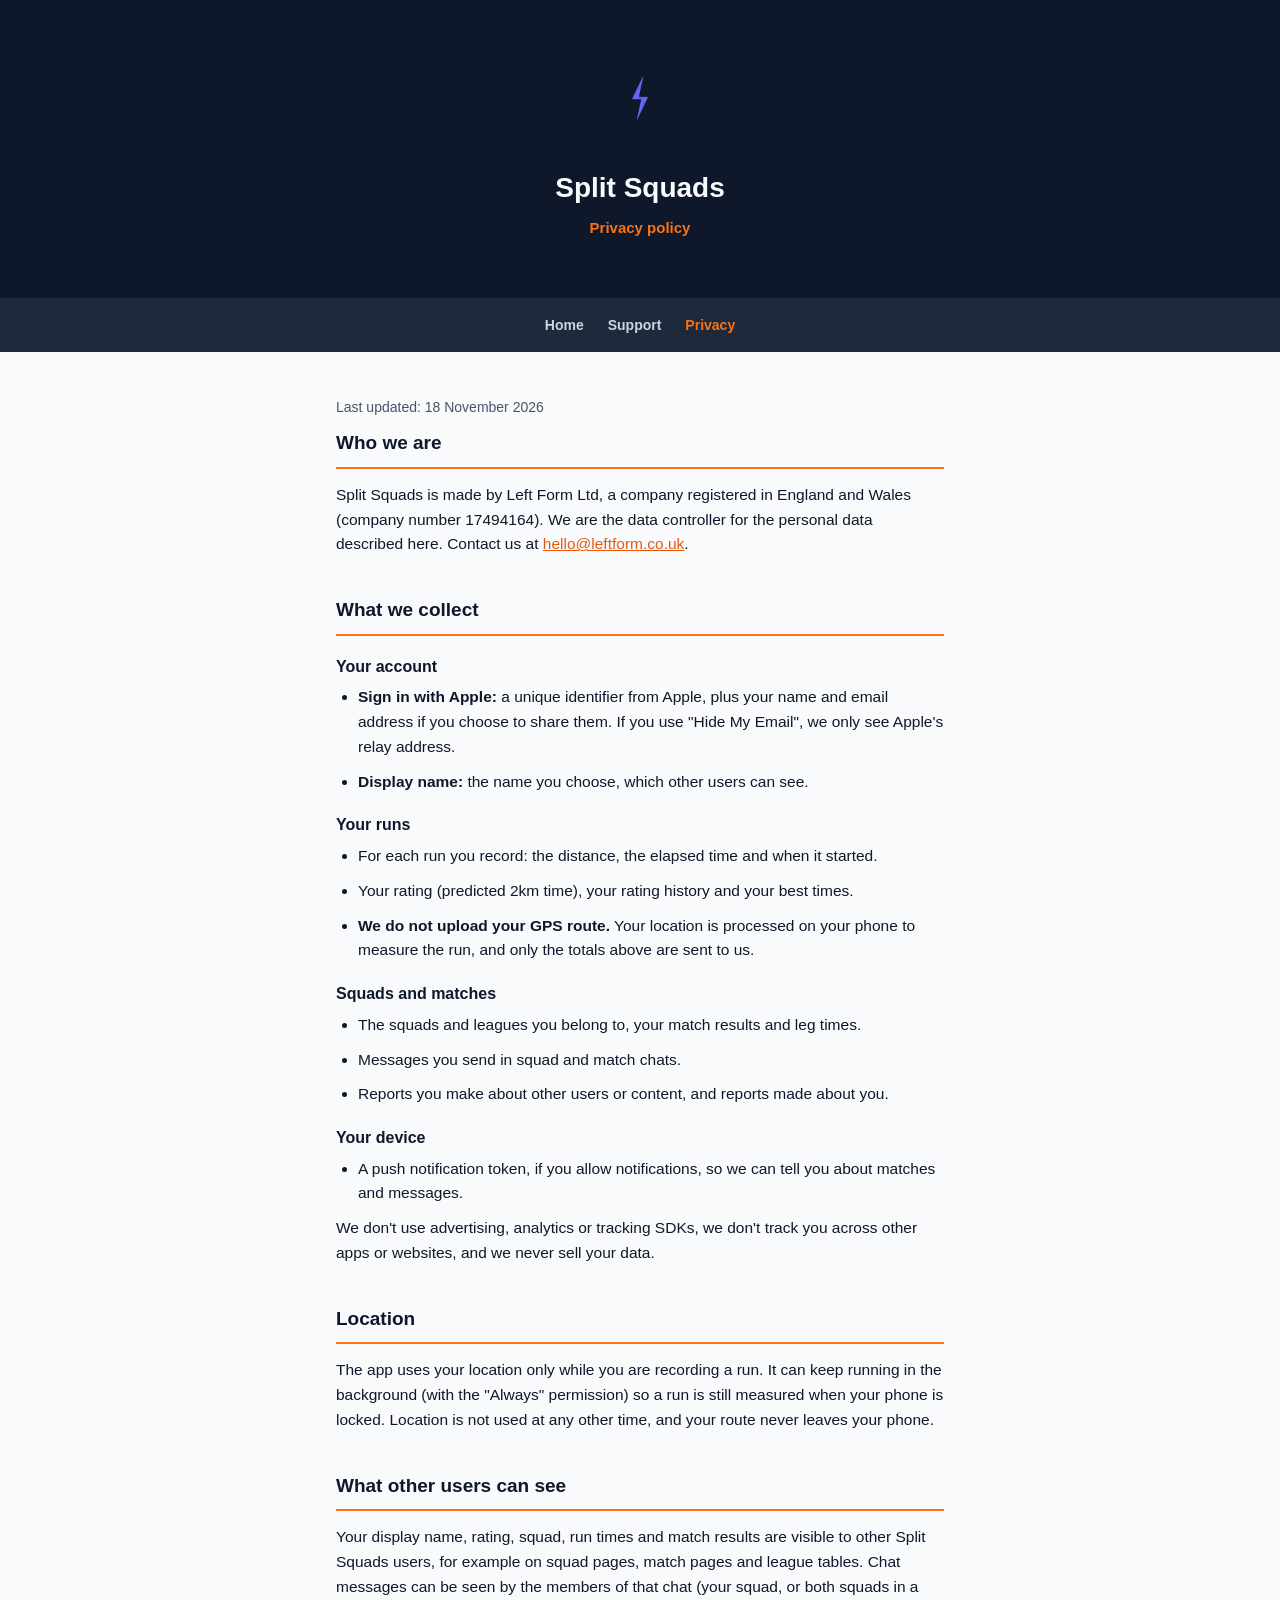
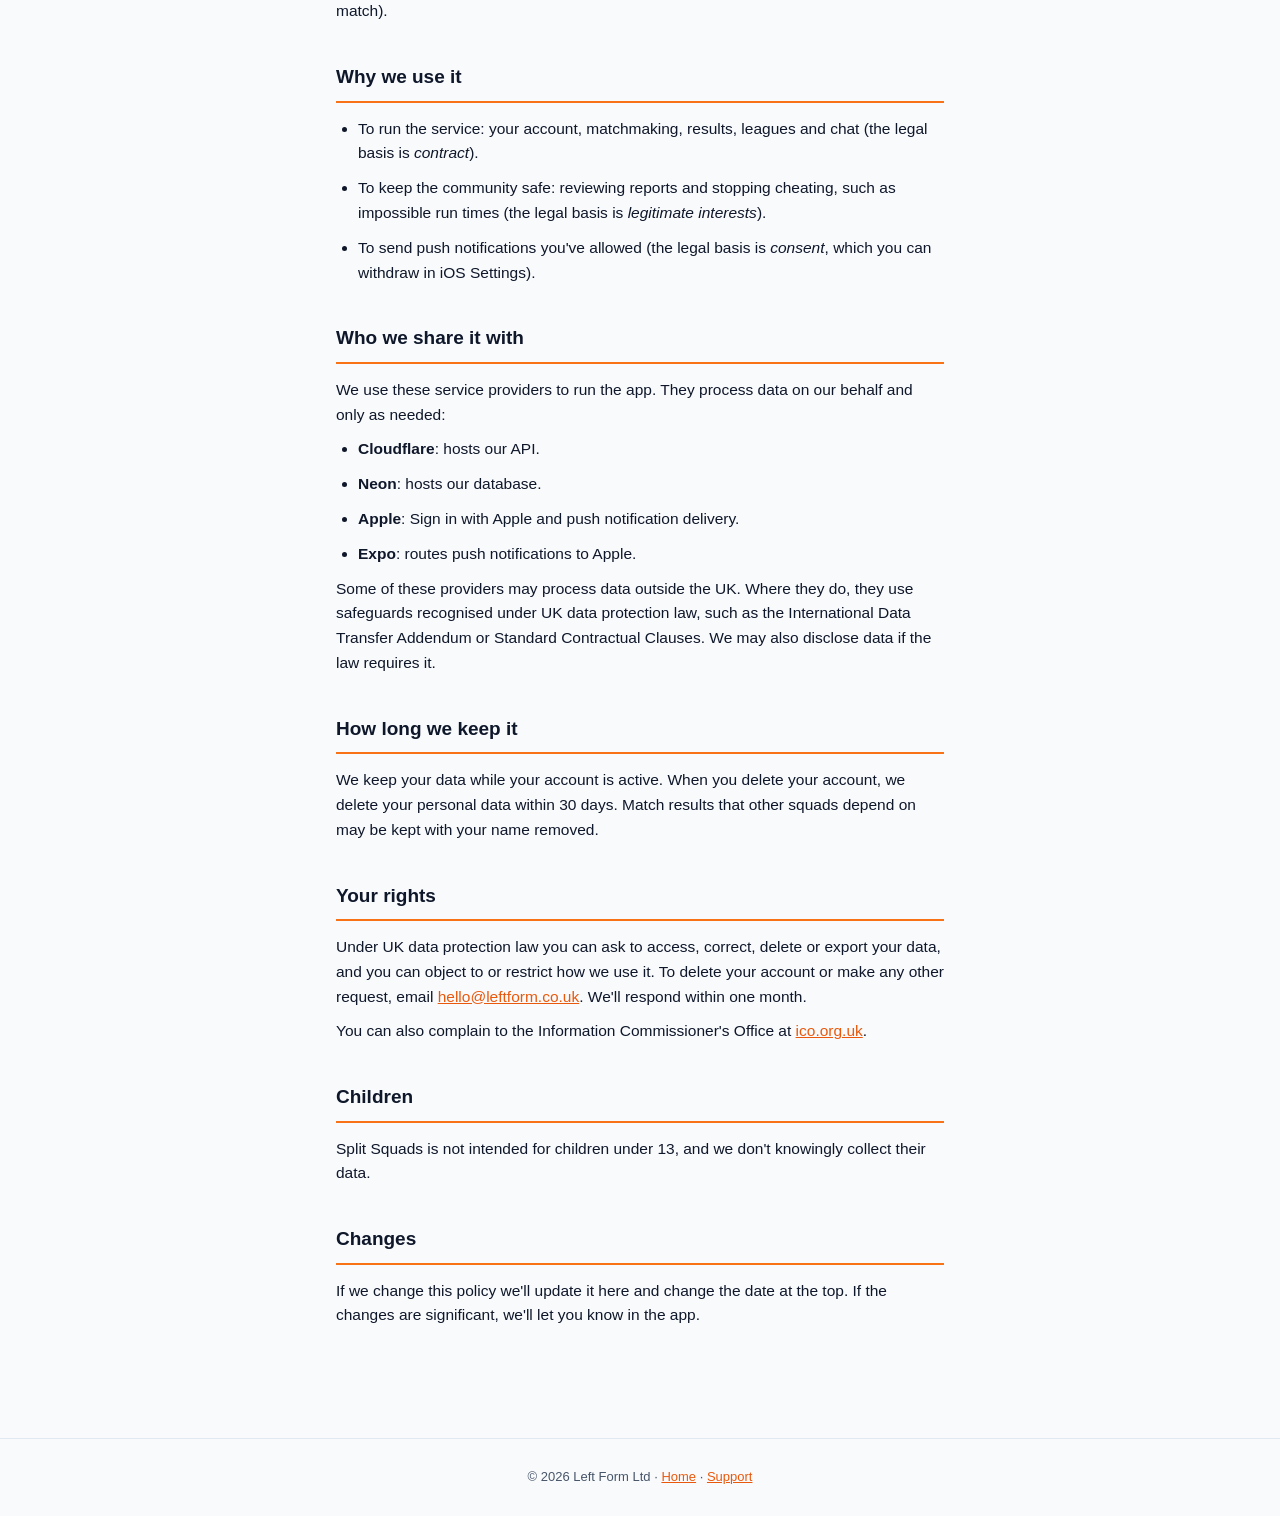
==== privacy.html @ ef1c7a65 "Split Squads site: home, support and privacy pages Co-Authored-By: Claude Opus 5.5 <noreply@anthropi" ====
<!DOCTYPE html>
<html lang="en">
<head>
<meta charset="UTF-8">
<meta name="viewport" content="width=device-width, initial-scale=1.0">
<title>Split Squads Privacy</title>
<meta name="description" content="Privacy policy for the Split Squads team relay running app.">
<link rel="icon" href="icon.png">
<link rel="stylesheet" href="style.css">
</head>
<body>

<header>
  <img src="icon.png" alt="Split Squads app icon">
  <h1>Split Squads</h1>
  <p>Privacy policy</p>
</header>
<nav><a href="./">Home</a><a href="support.html">Support</a><a href="privacy.html" aria-current="page">Privacy</a></nav>

<main>

<p class="muted">Last updated: 18 November 2026</p>

<section>
  <h2>Who we are</h2>
  <p>Split Squads is made by Left Form Ltd, a company registered in England and Wales (company number 17494164). We are the data controller for the personal data described here. Contact us at <a href="mailto:hello@leftform.co.uk">hello@leftform.co.uk</a>.</p>
</section>

<section>
  <h2>What we collect</h2>
  <h3>Your account</h3>
  <ul>
    <li><strong>Sign in with Apple:</strong> a unique identifier from Apple, plus your name and email address if you choose to share them. If you use "Hide My Email", we only see Apple's relay address.</li>
    <li><strong>Display name:</strong> the name you choose, which other users can see.</li>
  </ul>
  <h3>Your runs</h3>
  <ul>
    <li>For each run you record: the distance, the elapsed time and when it started.</li>
    <li>Your rating (predicted 2km time), your rating history and your best times.</li>
    <li><strong>We do not upload your GPS route.</strong> Your location is processed on your phone to measure the run, and only the totals above are sent to us.</li>
  </ul>
  <h3>Squads and matches</h3>
  <ul>
    <li>The squads and leagues you belong to, your match results and leg times.</li>
    <li>Messages you send in squad and match chats.</li>
    <li>Reports you make about other users or content, and reports made about you.</li>
  </ul>
  <h3>Your device</h3>
  <ul>
    <li>A push notification token, if you allow notifications, so we can tell you about matches and messages.</li>
  </ul>
  <p>We don't use advertising, analytics or tracking SDKs, we don't track you across other apps or websites, and we never sell your data.</p>
</section>

<section>
  <h2>Location</h2>
  <p>The app uses your location only while you are recording a run. It can keep running in the background (with the "Always" permission) so a run is still measured when your phone is locked. Location is not used at any other time, and your route never leaves your phone.</p>
</section>

<section>
  <h2>What other users can see</h2>
  <p>Your display name, rating, squad, run times and match results are visible to other Split Squads users, for example on squad pages, match pages and league tables. Chat messages can be seen by the members of that chat (your squad, or both squads in a match).</p>
</section>

<section>
  <h2>Why we use it</h2>
  <ul>
    <li>To run the service: your account, matchmaking, results, leagues and chat (the legal basis is <em>contract</em>).</li>
    <li>To keep the community safe: reviewing reports and stopping cheating, such as impossible run times (the legal basis is <em>legitimate interests</em>).</li>
    <li>To send push notifications you've allowed (the legal basis is <em>consent</em>, which you can withdraw in iOS Settings).</li>
  </ul>
</section>

<section>
  <h2>Who we share it with</h2>
  <p>We use these service providers to run the app. They process data on our behalf and only as needed:</p>
  <ul>
    <li><strong>Cloudflare</strong>: hosts our API.</li>
    <li><strong>Neon</strong>: hosts our database.</li>
    <li><strong>Apple</strong>: Sign in with Apple and push notification delivery.</li>
    <li><strong>Expo</strong>: routes push notifications to Apple.</li>
  </ul>
  <p>Some of these providers may process data outside the UK. Where they do, they use safeguards recognised under UK data protection law, such as the International Data Transfer Addendum or Standard Contractual Clauses. We may also disclose data if the law requires it.</p>
</section>

<section>
  <h2>How long we keep it</h2>
  <p>We keep your data while your account is active. When you delete your account, we delete your personal data within 30 days. Match results that other squads depend on may be kept with your name removed.</p>
</section>

<section>
  <h2>Your rights</h2>
  <p>Under UK data protection law you can ask to access, correct, delete or export your data, and you can object to or restrict how we use it. To delete your account or make any other request, email <a href="mailto:hello@leftform.co.uk">hello@leftform.co.uk</a>. We'll respond within one month.</p>
  <p>You can also complain to the Information Commissioner's Office at <a href="https://ico.org.uk">ico.org.uk</a>.</p>
</section>

<section>
  <h2>Children</h2>
  <p>Split Squads is not intended for children under 13, and we don't knowingly collect their data.</p>
</section>

<section>
  <h2>Changes</h2>
  <p>If we change this policy we'll update it here and change the date at the top. If the changes are significant, we'll let you know in the app.</p>
</section>

</main>

<footer>
  © 2026 Left Form Ltd · <a href="./">Home</a> · <a href="support.html">Support</a>
</footer>

</body>
</html>
---- style.css ----
:root{
  --orange:#F97316; --orange-dark:#EA580C;
  --navy:#0F172A; --navy-2:#1E293B;
  --bg:#F8FAFC; --ink:#0F172A; --ink-soft:#475569; --line:#E2E8F0; --card:#FFFFFF;
}
@media (prefers-color-scheme: dark){
  :root{ --bg:#0F172A; --ink:#F8FAFC; --ink-soft:#94A3B8; --line:#334155; --card:#1E293B; }
}
*{box-sizing:border-box;margin:0;padding:0}
body{font-family:-apple-system,'Helvetica Neue',Arial,sans-serif;background:var(--bg);color:var(--ink);line-height:1.6}
header{background:var(--navy);padding:56px 24px 48px;text-align:center}
header img{width:84px;height:84px;border-radius:22%;margin-bottom:18px}
header h1{color:#F8FAFC;font-size:28px;font-weight:700;margin-bottom:6px}
header p{color:var(--orange);font-size:15px;font-weight:600}
nav{text-align:center;padding:14px;background:var(--navy-2)}
nav a{color:#CBD5E1;text-decoration:none;margin:0 12px;font-size:14px;font-weight:600}
nav a:hover,nav a[aria-current]{color:var(--orange)}
main{max-width:640px;margin:0 auto;padding:44px 16px 72px}
section{margin-bottom:38px}
h2{font-size:19px;font-weight:700;margin-bottom:14px;border-bottom:2px solid var(--orange);padding-bottom:8px}
h3{font-size:16px;margin:18px 0 6px}
p,li{font-size:15.5px;margin-bottom:10px}
ul{padding-left:22px}
a{color:var(--orange-dark)}
.muted{color:var(--ink-soft);font-size:14px}
.card{background:var(--card);border:1px solid var(--line);border-radius:14px;padding:22px;margin-top:14px}
.card a{font-weight:600;text-decoration:none}
.faq{margin-bottom:22px}
.faq .q{font-weight:700;margin-bottom:4px}
.faq .a{color:var(--ink-soft);font-size:15px}
.steps{list-style:none;padding:0;counter-reset:s}
.steps li{counter-increment:s;padding-left:40px;position:relative;margin-bottom:14px}
.steps li::before{content:counter(s);position:absolute;left:0;top:0;width:28px;height:28px;border-radius:50%;background:var(--orange);color:#fff;font-weight:700;font-size:14px;display:flex;align-items:center;justify-content:center}
footer{text-align:center;padding:28px 16px;color:var(--ink-soft);font-size:13px;border-top:1px solid var(--line)}
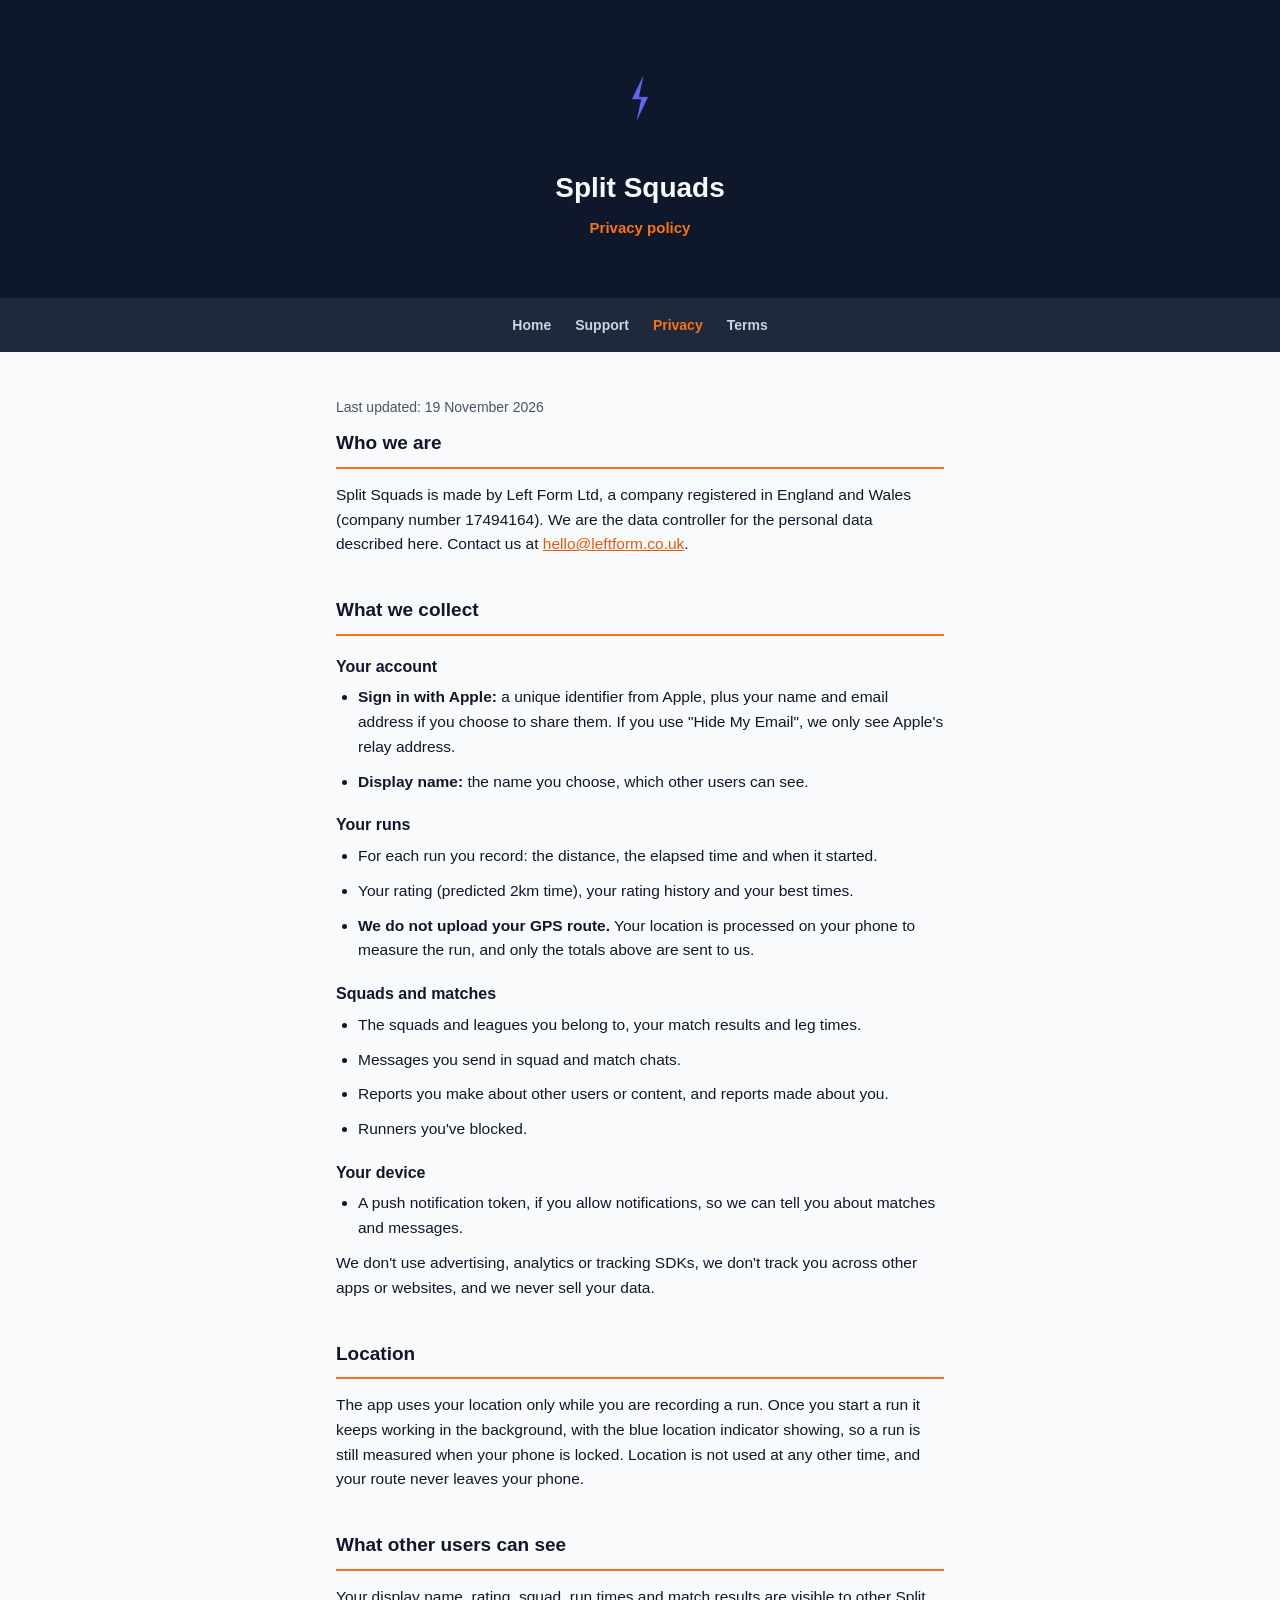
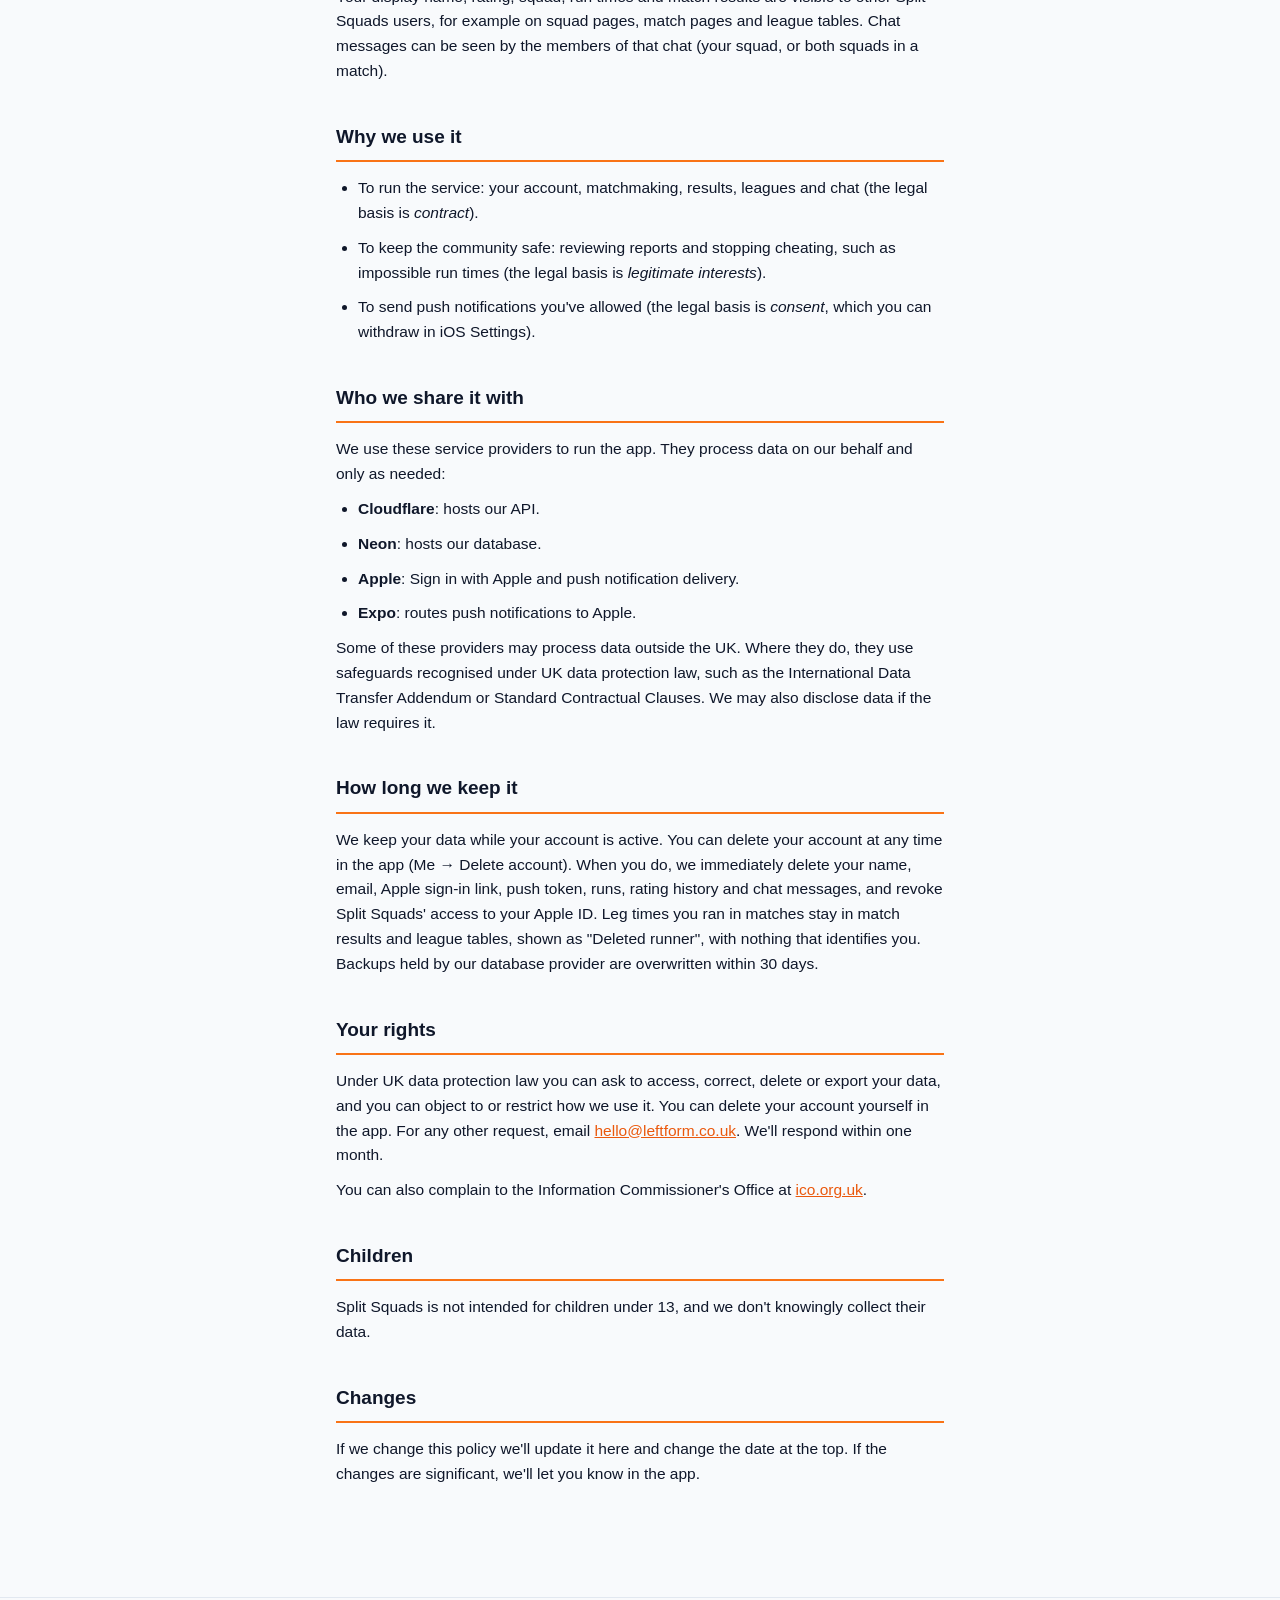
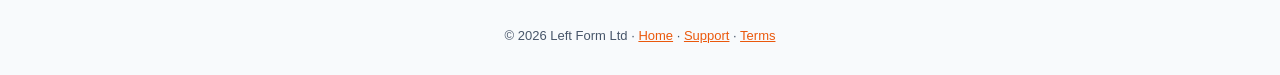
==== commit 9cf45a59: "Add Terms of Use; in-app deletion and blocking; correct location wording Co-Authored-By: Claude Opus" ====
--- a/privacy.html
+++ b/privacy.html
@@ -15,11 +15,11 @@
   <h1>Split Squads</h1>
   <p>Privacy policy</p>
 </header>
-<nav><a href="./">Home</a><a href="support.html">Support</a><a href="privacy.html" aria-current="page">Privacy</a></nav>
+<nav><a href="./">Home</a><a href="support.html">Support</a><a href="privacy.html" aria-current="page">Privacy</a><a href="terms.html">Terms</a></nav>
 
 <main>
 
-<p class="muted">Last updated: 18 November 2026</p>
+<p class="muted">Last updated: 19 November 2026</p>
 
 <section>
   <h2>Who we are</h2>
@@ -44,6 +44,7 @@
     <li>The squads and leagues you belong to, your match results and leg times.</li>
     <li>Messages you send in squad and match chats.</li>
     <li>Reports you make about other users or content, and reports made about you.</li>
+    <li>Runners you've blocked.</li>
   </ul>
   <h3>Your device</h3>
   <ul>
@@ -54,7 +55,7 @@
 
 <section>
   <h2>Location</h2>
-  <p>The app uses your location only while you are recording a run. It can keep running in the background (with the "Always" permission) so a run is still measured when your phone is locked. Location is not used at any other time, and your route never leaves your phone.</p>
+  <p>The app uses your location only while you are recording a run. Once you start a run it keeps working in the background, with the blue location indicator showing, so a run is still measured when your phone is locked. Location is not used at any other time, and your route never leaves your phone.</p>
 </section>
 
 <section>
@@ -85,12 +86,12 @@
 
 <section>
   <h2>How long we keep it</h2>
-  <p>We keep your data while your account is active. When you delete your account, we delete your personal data within 30 days. Match results that other squads depend on may be kept with your name removed.</p>
+  <p>We keep your data while your account is active. You can delete your account at any time in the app (Me → Delete account). When you do, we immediately delete your name, email, Apple sign-in link, push token, runs, rating history and chat messages, and revoke Split Squads' access to your Apple ID. Leg times you ran in matches stay in match results and league tables, shown as "Deleted runner", with nothing that identifies you. Backups held by our database provider are overwritten within 30 days.</p>
 </section>
 
 <section>
   <h2>Your rights</h2>
-  <p>Under UK data protection law you can ask to access, correct, delete or export your data, and you can object to or restrict how we use it. To delete your account or make any other request, email <a href="mailto:hello@leftform.co.uk">hello@leftform.co.uk</a>. We'll respond within one month.</p>
+  <p>Under UK data protection law you can ask to access, correct, delete or export your data, and you can object to or restrict how we use it. You can delete your account yourself in the app. For any other request, email <a href="mailto:hello@leftform.co.uk">hello@leftform.co.uk</a>. We'll respond within one month.</p>
   <p>You can also complain to the Information Commissioner's Office at <a href="https://ico.org.uk">ico.org.uk</a>.</p>
 </section>
 
@@ -107,7 +108,7 @@
 </main>
 
 <footer>
-  © 2026 Left Form Ltd · <a href="./">Home</a> · <a href="support.html">Support</a>
+  © 2026 Left Form Ltd · <a href="./">Home</a> · <a href="support.html">Support</a> · <a href="terms.html">Terms</a>
 </footer>
 
 </body>
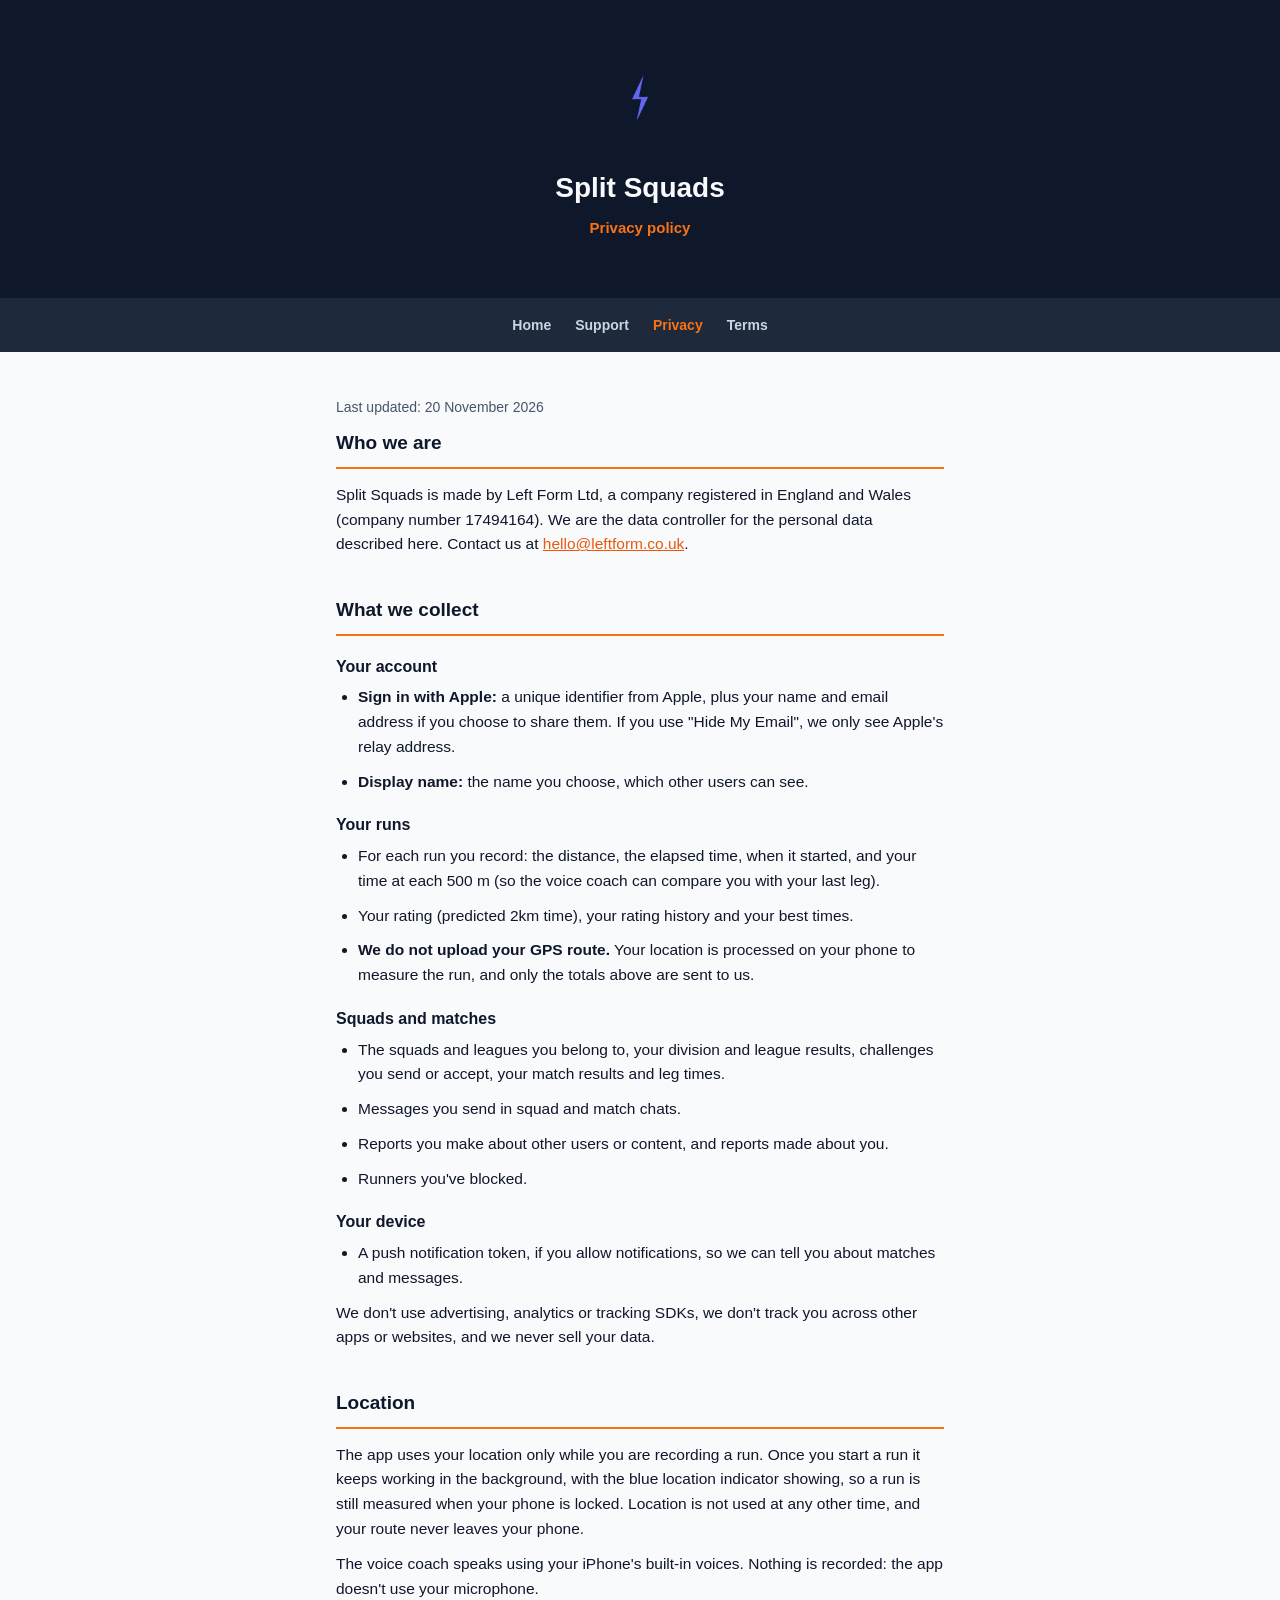
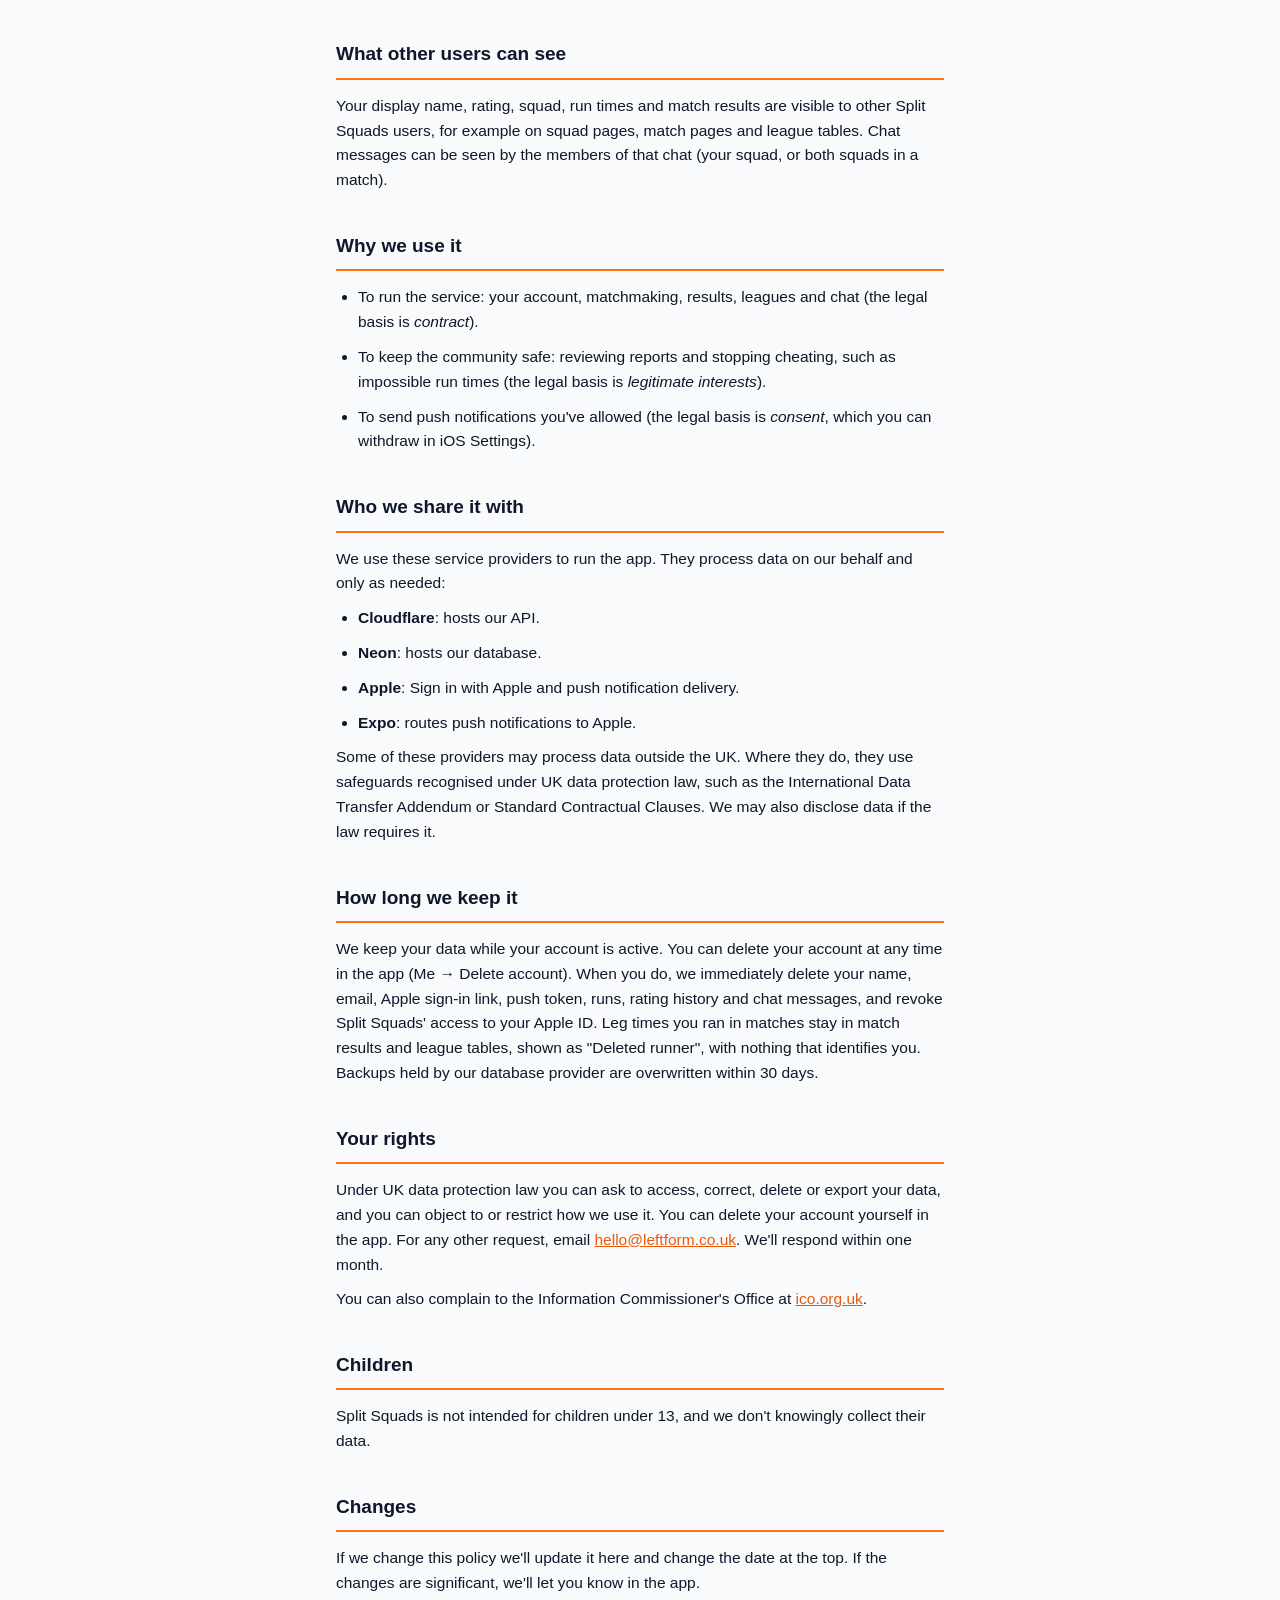
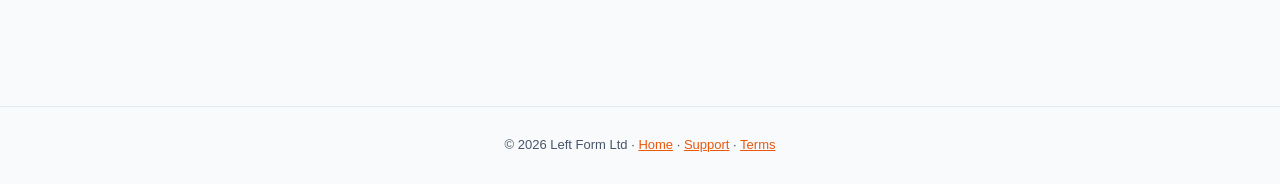
==== commit f2ad7e5f: "Leagues, challenges and voice coach: FAQ, privacy and terms; invite and challenge link pages Co-Auth" ====
--- a/privacy.html
+++ b/privacy.html
@@ -19,7 +19,7 @@
 
 <main>
 
-<p class="muted">Last updated: 19 November 2026</p>
+<p class="muted">Last updated: 20 November 2026</p>
 
 <section>
   <h2>Who we are</h2>
@@ -35,13 +35,13 @@
   </ul>
   <h3>Your runs</h3>
   <ul>
-    <li>For each run you record: the distance, the elapsed time and when it started.</li>
+    <li>For each run you record: the distance, the elapsed time, when it started, and your time at each 500 m (so the voice coach can compare you with your last leg).</li>
     <li>Your rating (predicted 2km time), your rating history and your best times.</li>
     <li><strong>We do not upload your GPS route.</strong> Your location is processed on your phone to measure the run, and only the totals above are sent to us.</li>
   </ul>
   <h3>Squads and matches</h3>
   <ul>
-    <li>The squads and leagues you belong to, your match results and leg times.</li>
+    <li>The squads and leagues you belong to, your division and league results, challenges you send or accept, your match results and leg times.</li>
     <li>Messages you send in squad and match chats.</li>
     <li>Reports you make about other users or content, and reports made about you.</li>
     <li>Runners you've blocked.</li>
@@ -56,6 +56,7 @@
 <section>
   <h2>Location</h2>
   <p>The app uses your location only while you are recording a run. Once you start a run it keeps working in the background, with the blue location indicator showing, so a run is still measured when your phone is locked. Location is not used at any other time, and your route never leaves your phone.</p>
+  <p>The voice coach speaks using your iPhone's built-in voices. Nothing is recorded: the app doesn't use your microphone.</p>
 </section>
 
 <section>
--- a/style.css
+++ b/style.css
@@ -32,3 +32,4 @@
 .steps li{counter-increment:s;padding-left:40px;position:relative;margin-bottom:14px}
 .steps li::before{content:counter(s);position:absolute;left:0;top:0;width:28px;height:28px;border-radius:50%;background:var(--orange);color:#fff;font-weight:700;font-size:14px;display:flex;align-items:center;justify-content:center}
 footer{text-align:center;padding:28px 16px;color:var(--ink-soft);font-size:13px;border-top:1px solid var(--line)}
+.cta{display:inline-block;background:var(--orange);color:#fff;font-weight:800;text-decoration:none;padding:14px 22px;border-radius:14px;margin:8px 0}
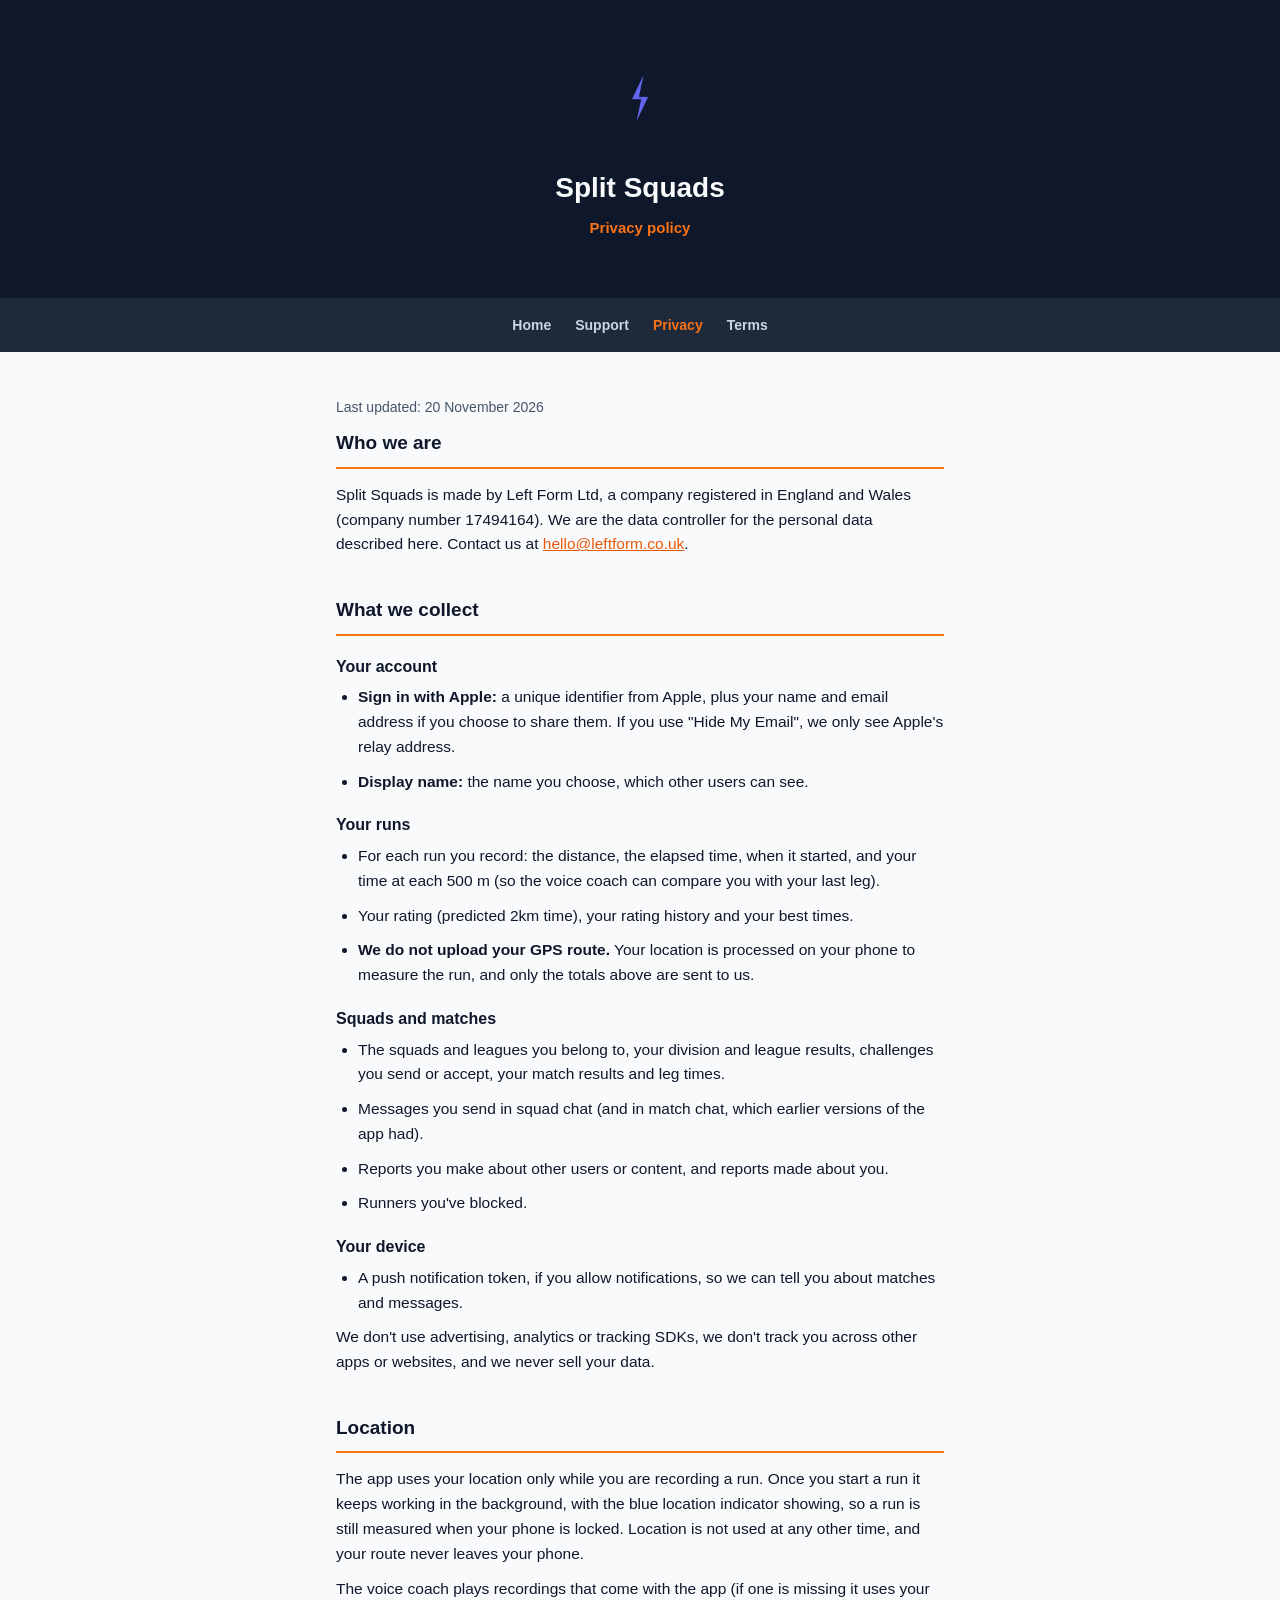
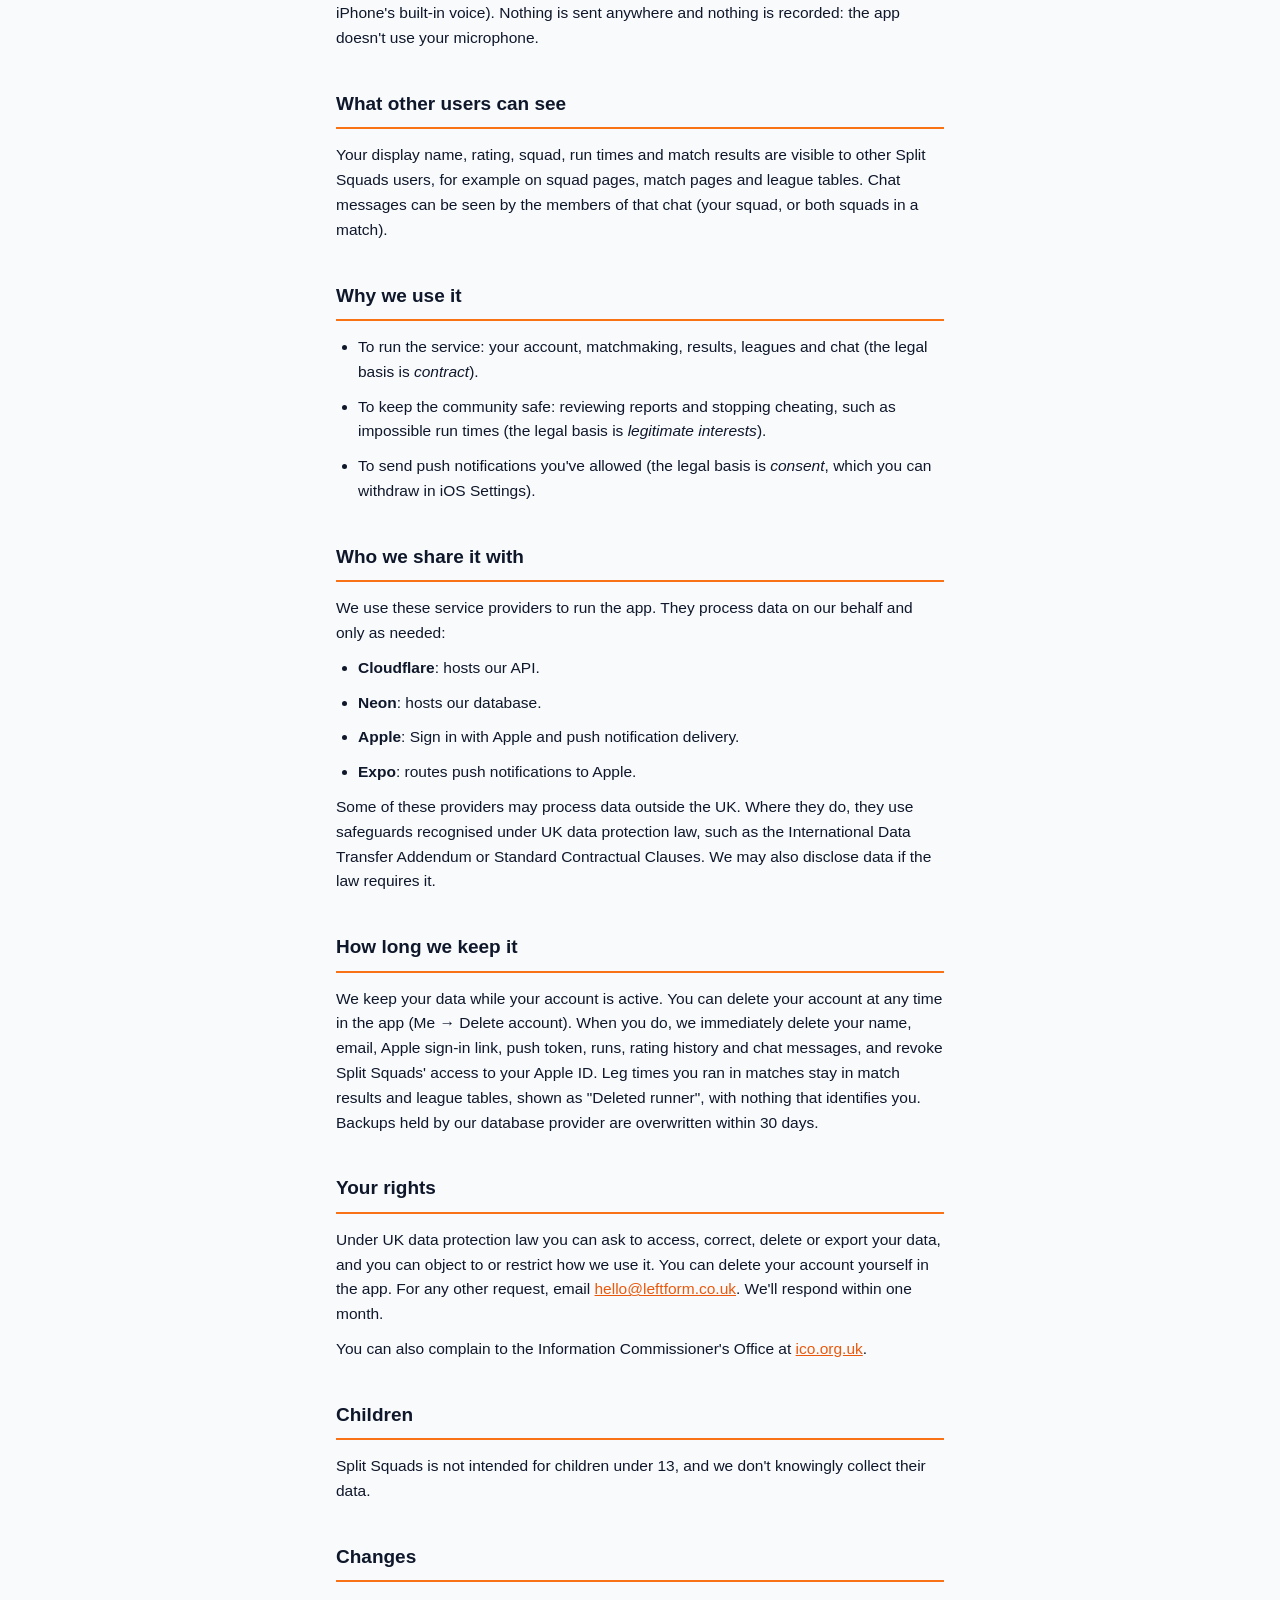
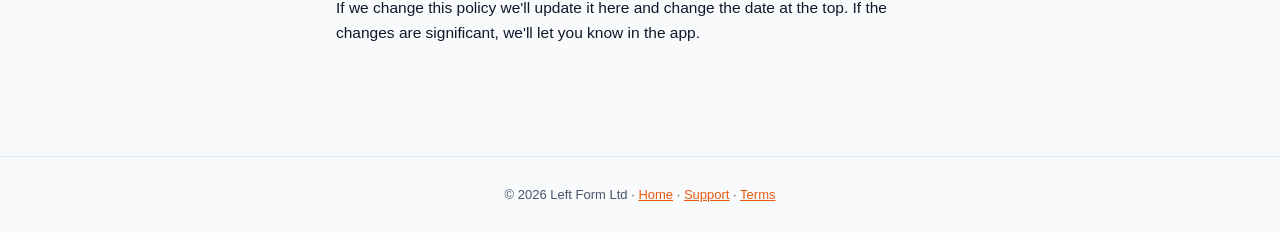
==== commit e197dd86: "Privacy and support: recorded voice coach, squad-only chat Co-Authored-By: Claude Opus 5.5 <noreply@" ====
--- a/privacy.html
+++ b/privacy.html
@@ -42,7 +42,7 @@
   <h3>Squads and matches</h3>
   <ul>
     <li>The squads and leagues you belong to, your division and league results, challenges you send or accept, your match results and leg times.</li>
-    <li>Messages you send in squad and match chats.</li>
+    <li>Messages you send in squad chat (and in match chat, which earlier versions of the app had).</li>
     <li>Reports you make about other users or content, and reports made about you.</li>
     <li>Runners you've blocked.</li>
   </ul>
@@ -56,7 +56,7 @@
 <section>
   <h2>Location</h2>
   <p>The app uses your location only while you are recording a run. Once you start a run it keeps working in the background, with the blue location indicator showing, so a run is still measured when your phone is locked. Location is not used at any other time, and your route never leaves your phone.</p>
-  <p>The voice coach speaks using your iPhone's built-in voices. Nothing is recorded: the app doesn't use your microphone.</p>
+  <p>The voice coach plays recordings that come with the app (if one is missing it uses your iPhone's built-in voice). Nothing is sent anywhere and nothing is recorded: the app doesn't use your microphone.</p>
 </section>
 
 <section>
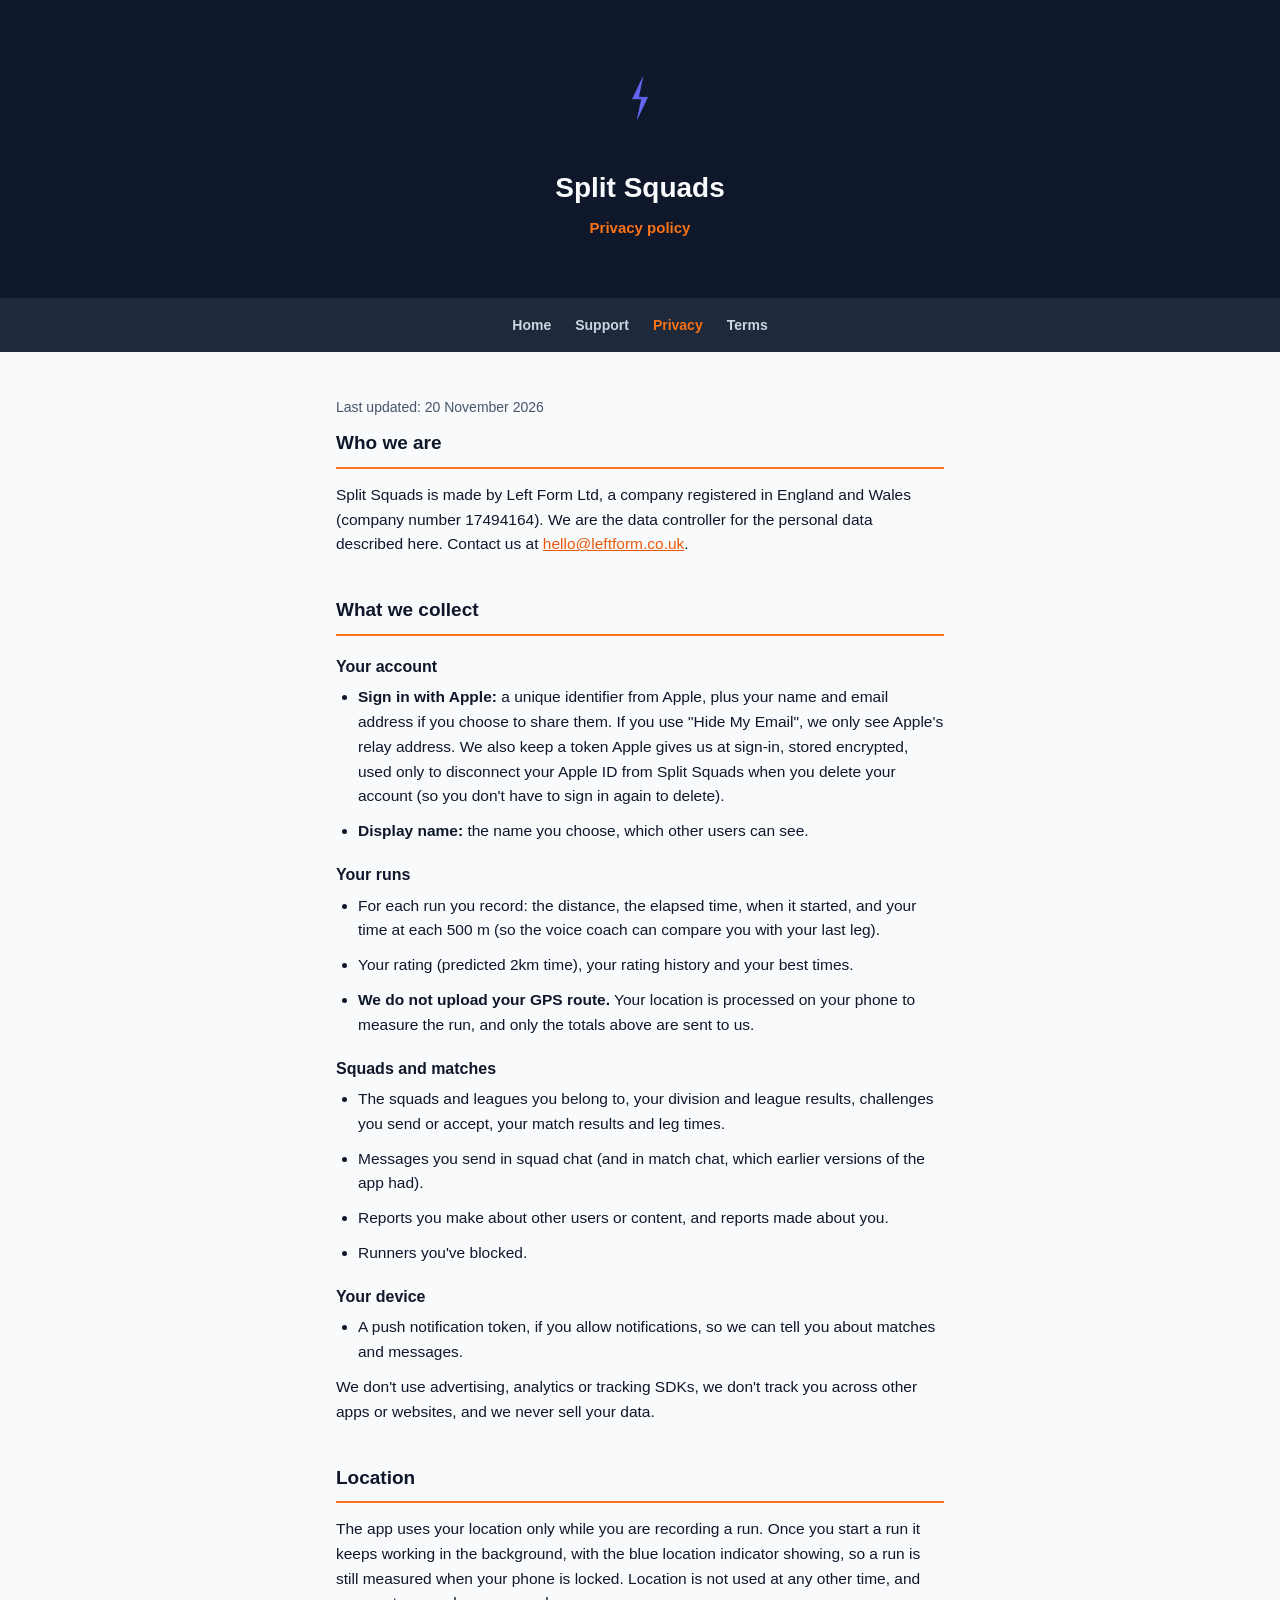
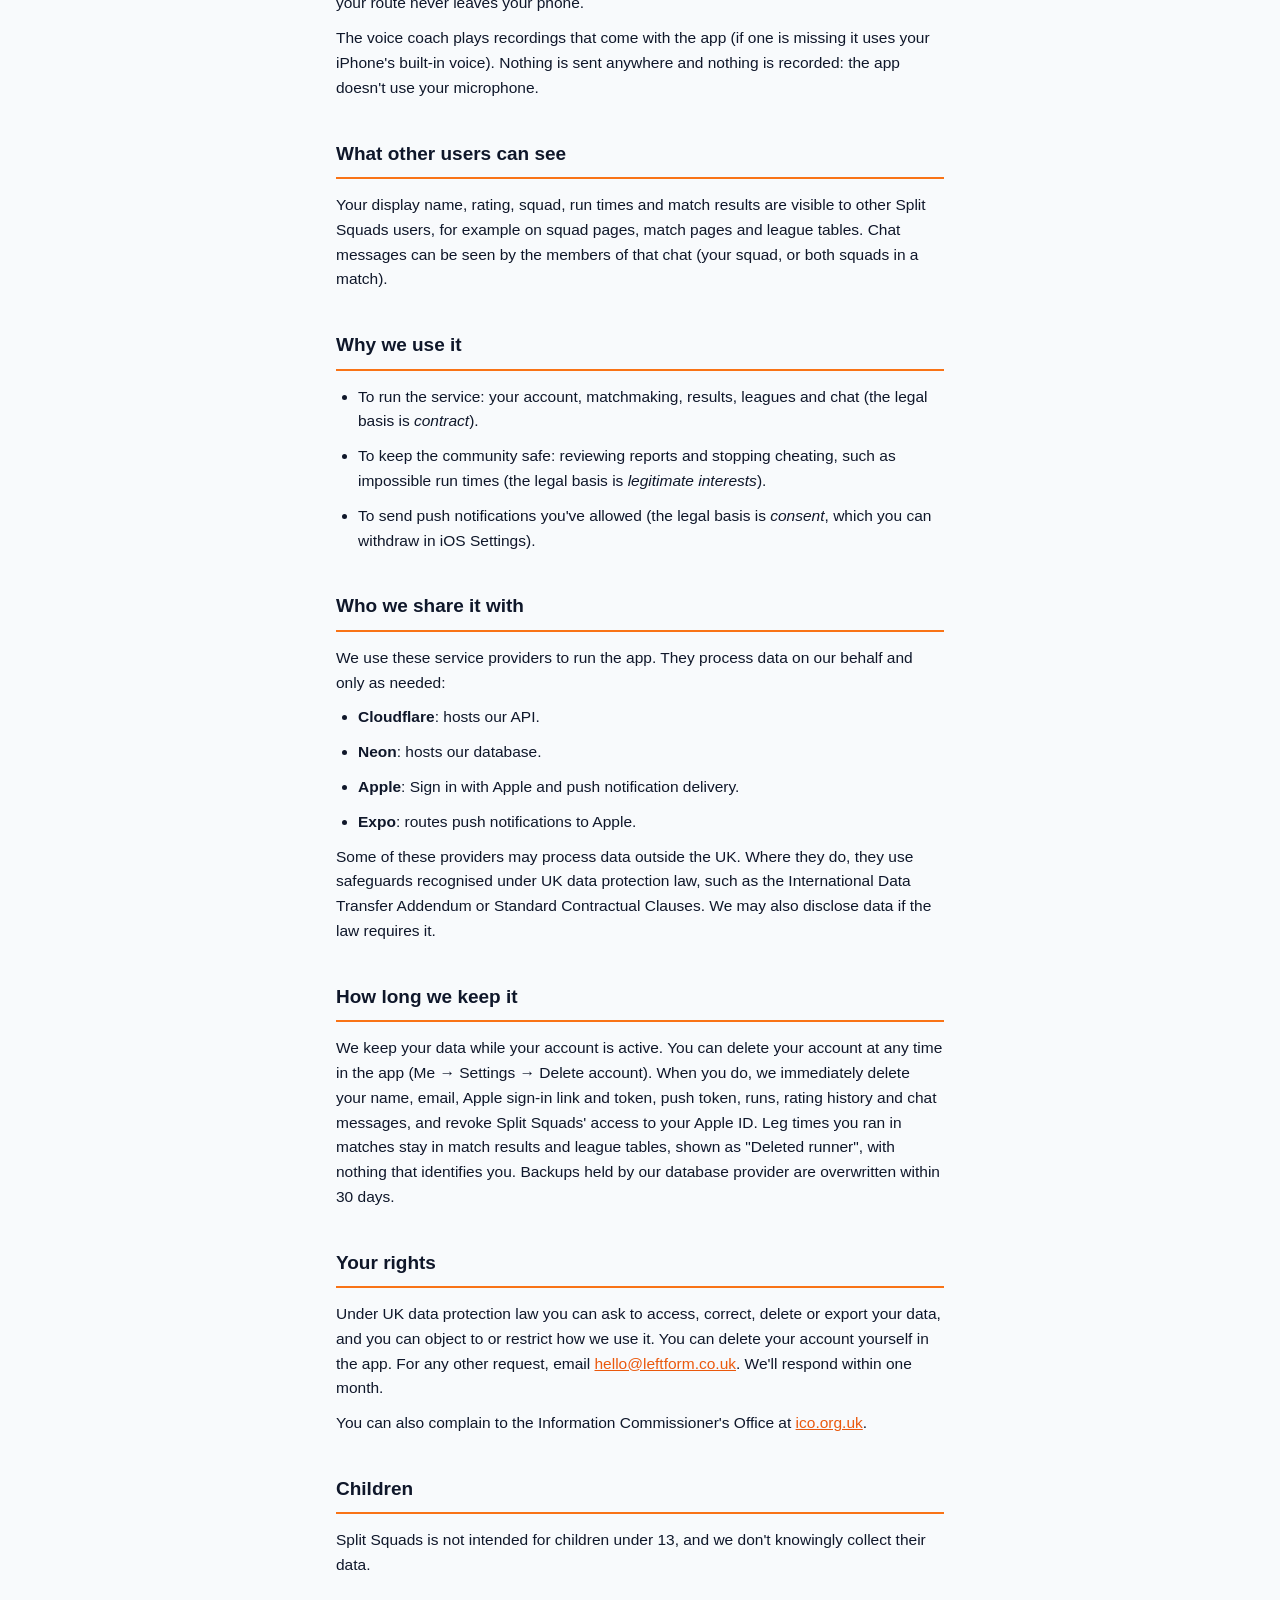
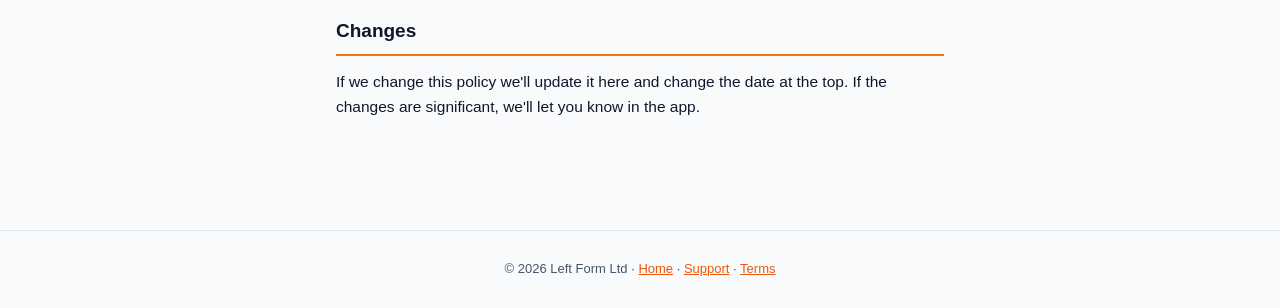
==== commit e94d49a5: "Privacy: encrypted Apple token kept for account deletion; Settings path Co-Authored-By: Claude Opus " ====
--- a/privacy.html
+++ b/privacy.html
@@ -30,7 +30,7 @@
   <h2>What we collect</h2>
   <h3>Your account</h3>
   <ul>
-    <li><strong>Sign in with Apple:</strong> a unique identifier from Apple, plus your name and email address if you choose to share them. If you use "Hide My Email", we only see Apple's relay address.</li>
+    <li><strong>Sign in with Apple:</strong> a unique identifier from Apple, plus your name and email address if you choose to share them. If you use "Hide My Email", we only see Apple's relay address. We also keep a token Apple gives us at sign-in, stored encrypted, used only to disconnect your Apple ID from Split Squads when you delete your account (so you don't have to sign in again to delete).</li>
     <li><strong>Display name:</strong> the name you choose, which other users can see.</li>
   </ul>
   <h3>Your runs</h3>
@@ -87,7 +87,7 @@
 
 <section>
   <h2>How long we keep it</h2>
-  <p>We keep your data while your account is active. You can delete your account at any time in the app (Me → Delete account). When you do, we immediately delete your name, email, Apple sign-in link, push token, runs, rating history and chat messages, and revoke Split Squads' access to your Apple ID. Leg times you ran in matches stay in match results and league tables, shown as "Deleted runner", with nothing that identifies you. Backups held by our database provider are overwritten within 30 days.</p>
+  <p>We keep your data while your account is active. You can delete your account at any time in the app (Me → Settings → Delete account). When you do, we immediately delete your name, email, Apple sign-in link and token, push token, runs, rating history and chat messages, and revoke Split Squads' access to your Apple ID. Leg times you ran in matches stay in match results and league tables, shown as "Deleted runner", with nothing that identifies you. Backups held by our database provider are overwritten within 30 days.</p>
 </section>
 
 <section>
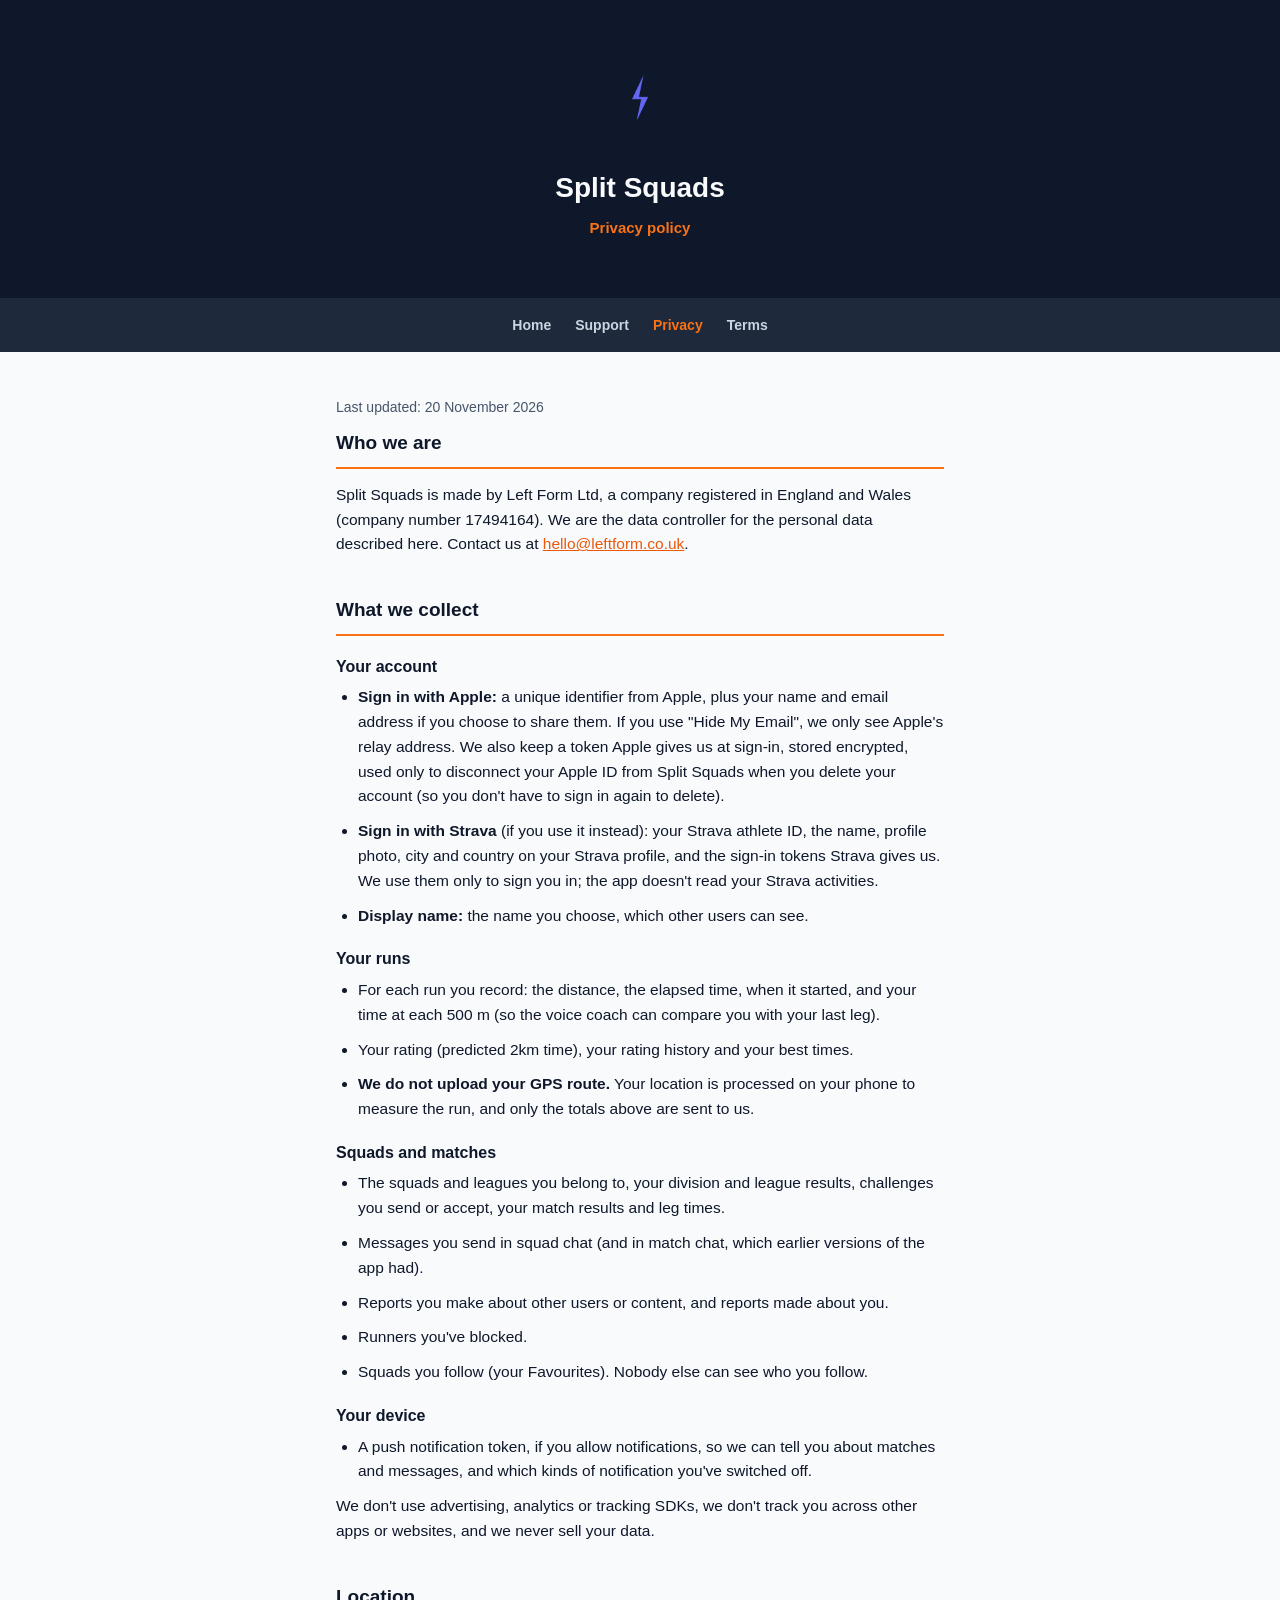
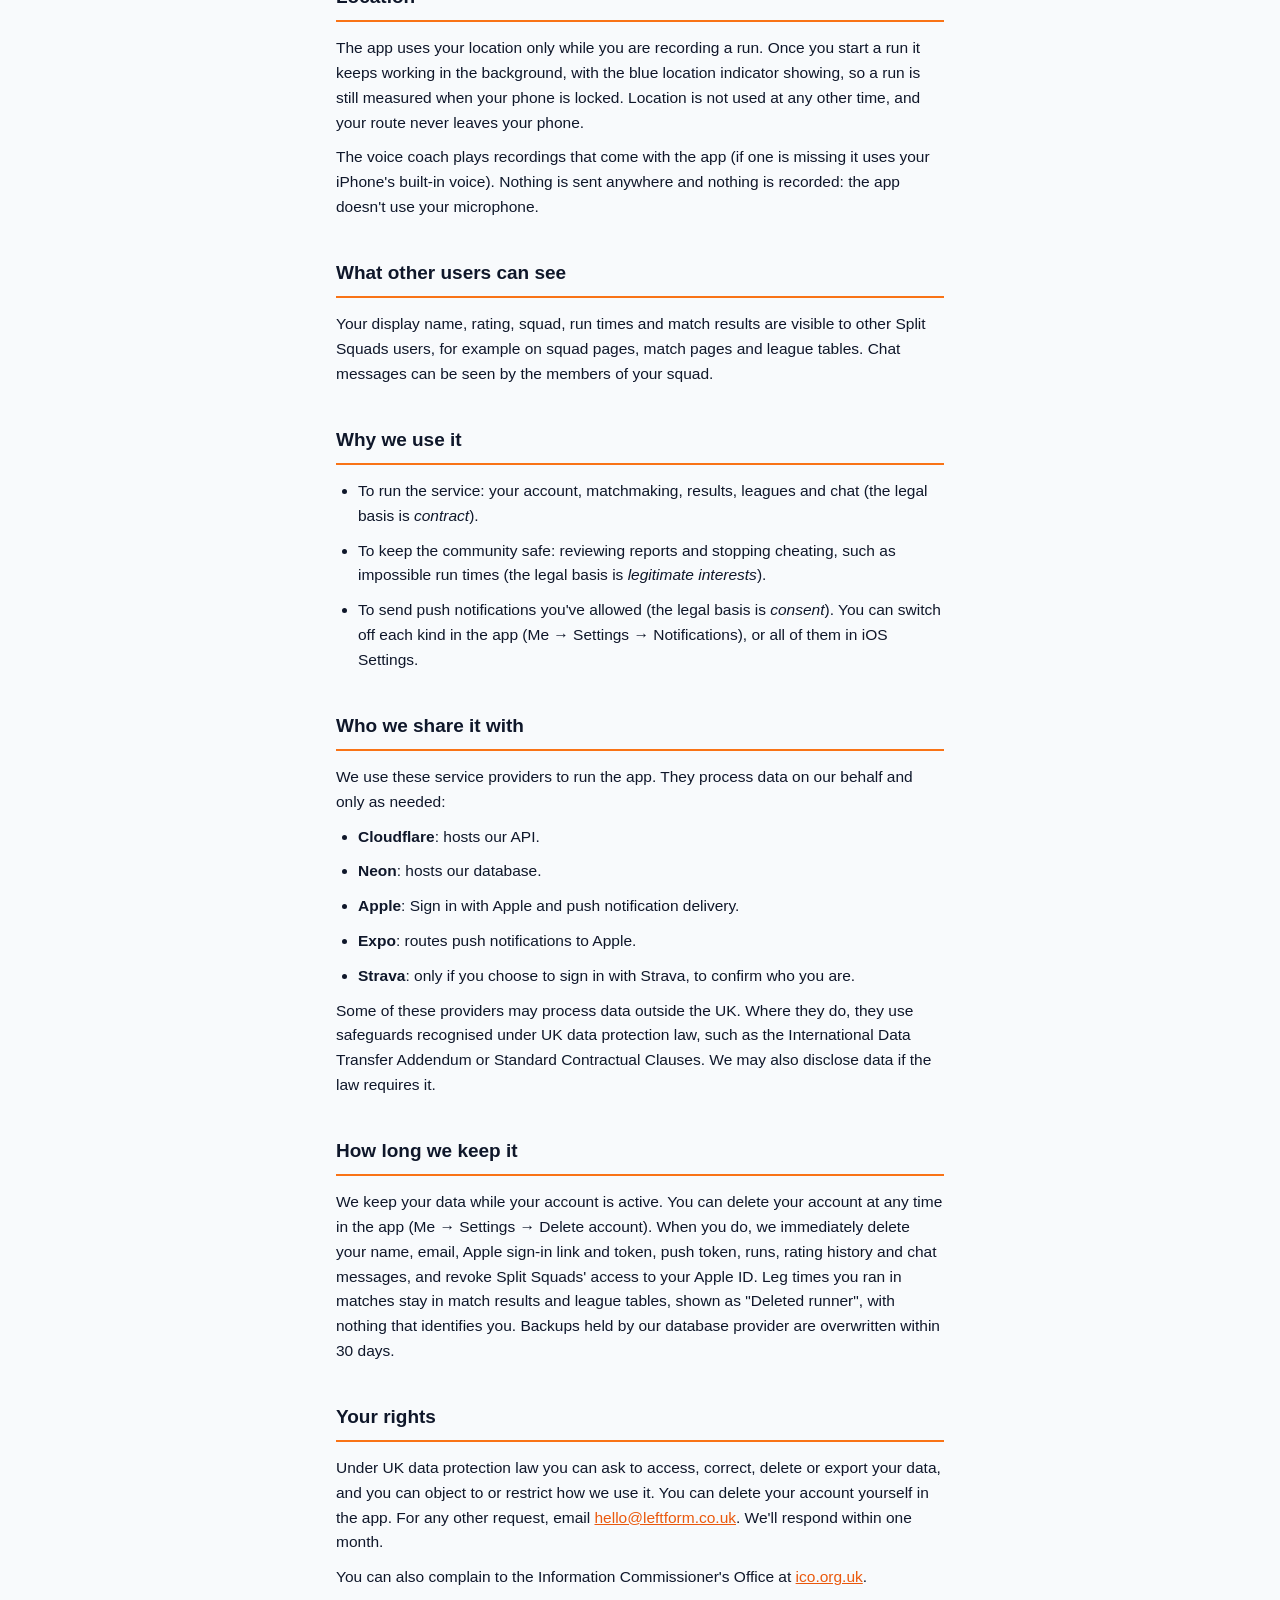
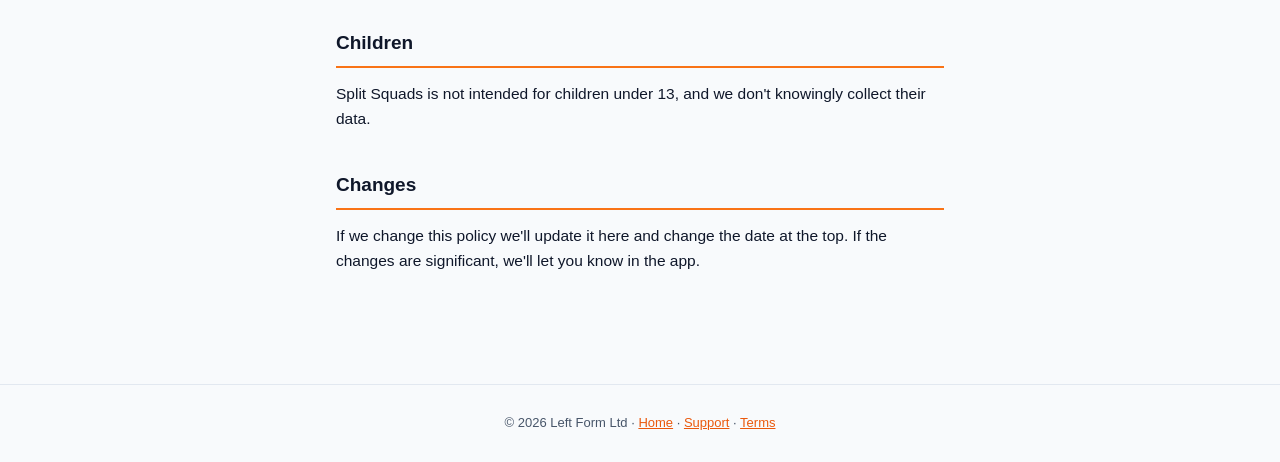
==== commit f99771a9: "Privacy, terms and help for 1.2.0 - Privacy: Strava sign-in data (was missing) and Strava as a provi" ====
--- a/privacy.html
+++ b/privacy.html
@@ -31,6 +31,7 @@
   <h3>Your account</h3>
   <ul>
     <li><strong>Sign in with Apple:</strong> a unique identifier from Apple, plus your name and email address if you choose to share them. If you use "Hide My Email", we only see Apple's relay address. We also keep a token Apple gives us at sign-in, stored encrypted, used only to disconnect your Apple ID from Split Squads when you delete your account (so you don't have to sign in again to delete).</li>
+    <li><strong>Sign in with Strava</strong> (if you use it instead): your Strava athlete ID, the name, profile photo, city and country on your Strava profile, and the sign-in tokens Strava gives us. We use them only to sign you in; the app doesn't read your Strava activities.</li>
     <li><strong>Display name:</strong> the name you choose, which other users can see.</li>
   </ul>
   <h3>Your runs</h3>
@@ -45,10 +46,11 @@
     <li>Messages you send in squad chat (and in match chat, which earlier versions of the app had).</li>
     <li>Reports you make about other users or content, and reports made about you.</li>
     <li>Runners you've blocked.</li>
+    <li>Squads you follow (your Favourites). Nobody else can see who you follow.</li>
   </ul>
   <h3>Your device</h3>
   <ul>
-    <li>A push notification token, if you allow notifications, so we can tell you about matches and messages.</li>
+    <li>A push notification token, if you allow notifications, so we can tell you about matches and messages, and which kinds of notification you've switched off.</li>
   </ul>
   <p>We don't use advertising, analytics or tracking SDKs, we don't track you across other apps or websites, and we never sell your data.</p>
 </section>
@@ -61,7 +63,7 @@
 
 <section>
   <h2>What other users can see</h2>
-  <p>Your display name, rating, squad, run times and match results are visible to other Split Squads users, for example on squad pages, match pages and league tables. Chat messages can be seen by the members of that chat (your squad, or both squads in a match).</p>
+  <p>Your display name, rating, squad, run times and match results are visible to other Split Squads users, for example on squad pages, match pages and league tables. Chat messages can be seen by the members of your squad.</p>
 </section>
 
 <section>
@@ -69,7 +71,7 @@
   <ul>
     <li>To run the service: your account, matchmaking, results, leagues and chat (the legal basis is <em>contract</em>).</li>
     <li>To keep the community safe: reviewing reports and stopping cheating, such as impossible run times (the legal basis is <em>legitimate interests</em>).</li>
-    <li>To send push notifications you've allowed (the legal basis is <em>consent</em>, which you can withdraw in iOS Settings).</li>
+    <li>To send push notifications you've allowed (the legal basis is <em>consent</em>). You can switch off each kind in the app (Me → Settings → Notifications), or all of them in iOS Settings.</li>
   </ul>
 </section>
 
@@ -81,6 +83,7 @@
     <li><strong>Neon</strong>: hosts our database.</li>
     <li><strong>Apple</strong>: Sign in with Apple and push notification delivery.</li>
     <li><strong>Expo</strong>: routes push notifications to Apple.</li>
+    <li><strong>Strava</strong>: only if you choose to sign in with Strava, to confirm who you are.</li>
   </ul>
   <p>Some of these providers may process data outside the UK. Where they do, they use safeguards recognised under UK data protection law, such as the International Data Transfer Addendum or Standard Contractual Clauses. We may also disclose data if the law requires it.</p>
 </section>
